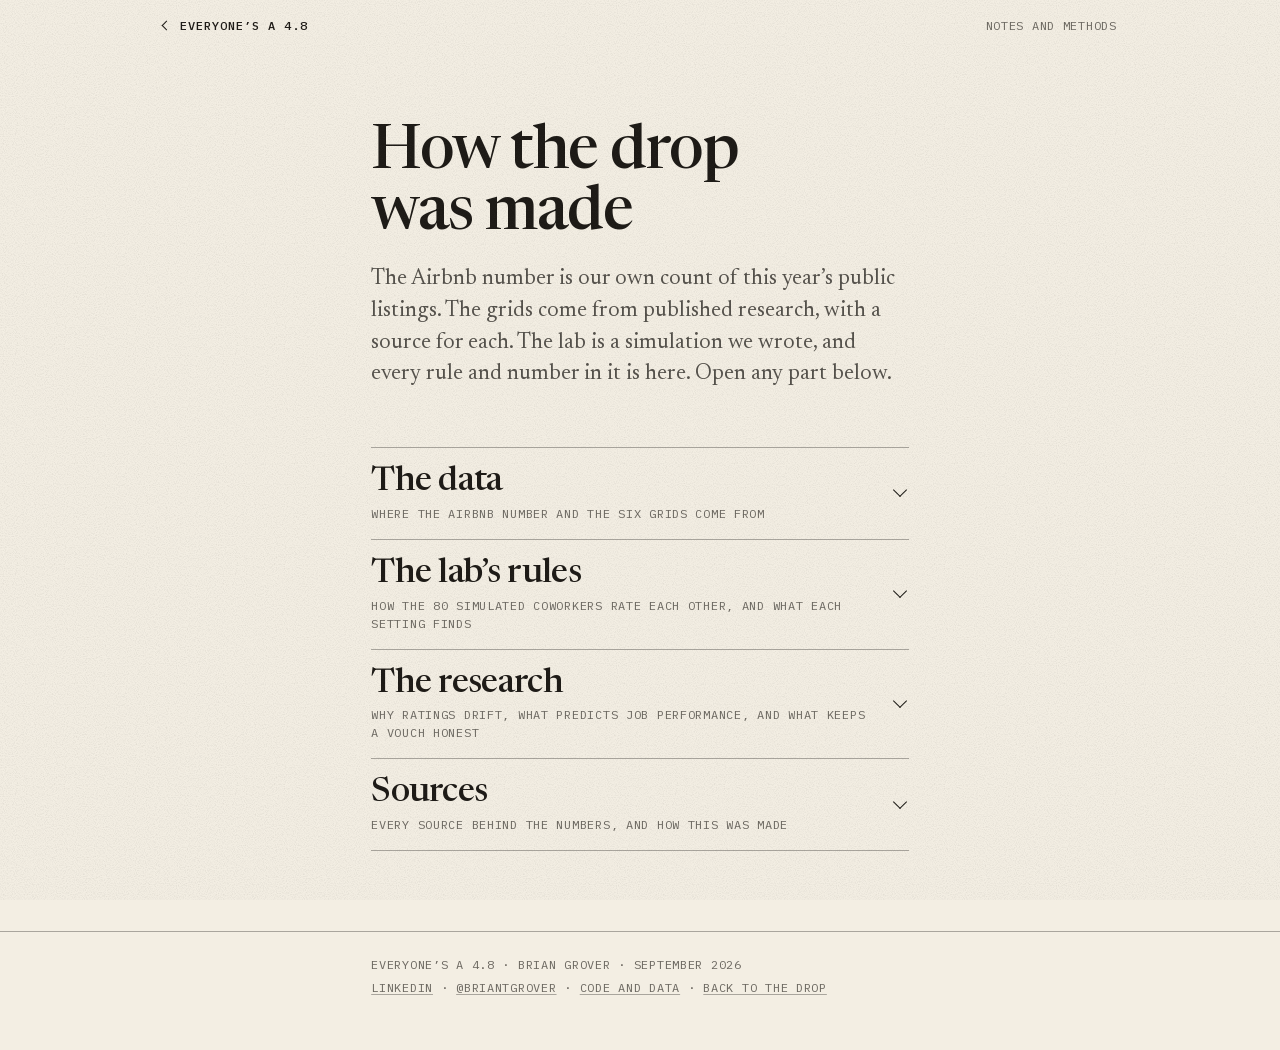
==== methods.html @ 657fed8a "Everyone's a 4.8: why rating people is hard Six scenes on why we rate things harshly and people gene" ====
<!doctype html>
<html lang="en">
<head>
  <meta charset="utf-8">
  <meta name="viewport" content="width=device-width, initial-scale=1">
  <title>Notes and methods · Everyone’s a 4.8</title>
  <meta name="description" content="The notes behind Everyone’s a 4.8: what it means for hiring, why ratings drift, the research, and the source of every number.">
  <link rel="canonical" href="https://briangrover9-hue.github.io/everyones-a-4-8/methods.html">
  <meta name="author" content="Brian Grover">
  <meta name="robots" content="noindex">
  <meta property="og:type" content="article">
  <meta property="og:title" content="Notes and methods · Everyone’s a 4.8">
  <meta property="og:description" content="What it means for hiring, why ratings drift, the research, and the source of every number.">
  <meta property="og:url" content="https://briangrover9-hue.github.io/everyones-a-4-8/methods.html">
  <meta property="og:image" content="https://briangrover9-hue.github.io/everyones-a-4-8/assets/og.png">
  <meta property="og:image:width" content="1200">
  <meta property="og:image:height" content="630">
  <meta property="og:image:alt" content="A large 4.8 with five gold stars, the last one mostly filled, and the title Everyone’s a 4.8.">
  <meta name="twitter:card" content="summary_large_image">
  <meta name="twitter:creator" content="@briantgrover">
  <meta name="theme-color" content="#f3eee3">
  <link rel="icon" href="assets/star.svg" type="image/svg+xml">
  <link rel="apple-touch-icon" href="assets/apple-touch-icon.png">
  <link rel="preload" href="fonts/Newsreader-normal-300-700.woff2" as="font" type="font/woff2" crossorigin>
  <link rel="stylesheet" href="css/style.css?v=9">
  <link rel="stylesheet" href="css/charts.css?v=9">
  <link rel="stylesheet" href="css/methods.css?v=9">
  <script type="module" src="js/charts.js?v=9"></script>
  <script type="module" src="js/methods.js?v=9"></script>
  <link rel="modulepreload" href="js/motion.js">
  <link rel="modulepreload" href="js/stars.js">
  <script>
    // Start the chart data while the page parses; js/charts.js picks it up (see index.html).
    window.chartData = {
      figures: fetch('data/figures.json').then((res) => {
        if (!res.ok) throw new Error(`data/figures.json returned HTTP ${res.status}`);
        return res.json();
      }),
    };
    window.chartData.figures.catch(() => {}); // charts.js reports failures
  </script>
</head>
<body class="page-notes">
  <div class="grain" aria-hidden="true"></div>

  <header class="site-header">
    <div class="bar">
      <a class="site-back label" href="index.html">Everyone’s a&nbsp;4.8</a>
      <p class="label site-where">Notes and methods</p>
    </div>
  </header>

  <main id="main">
    <section class="notes-hero wrap" id="methods" aria-labelledby="title">
      <h1 id="title">How the drop was made</h1>
      <p class="notes-lede">The Airbnb number is our own count of this year’s public listings. The grids come from published research, with a source for each. The lab is a simulation we wrote, and every rule and number in it is here. Open any part below.</p>
    </section>

    <div class="wrap folds">
      <details class="fold" id="data">
        <summary><span class="fold-title">The data</span><span class="fold-sum label">Where the Airbnb number and the six grids come from</span></summary>
        <div class="fold-body">
  <h3 id="m-airbnb">The Airbnb numbers</h3>
          <p><a href="https://insideairbnb.com/">Inside Airbnb</a> publishes snapshots of public Airbnb listings under a <a href="https://creativecommons.org/licenses/by/4.0/">Creative Commons Attribution 4.0</a> license. We used the detailed listings files for <a href="https://data.insideairbnb.com/united-states/ca/san-francisco/2026-06-14/data/listings.csv.gz">San Francisco</a> and <a href="https://data.insideairbnb.com/united-states/ny/new-york-city/2026-06-14/data/listings.csv.gz">New York City</a>, both compiled on 14 June 2026, and kept listings with a guest rating and at least 10 reviews: 3,592 in San Francisco and 12,102 in New York. The rating is the overall score Airbnb shows on each listing. Their median is 4.84 and their mean 4.79, which gives the title its number. On the page, “typical” means that median: half of the listings are rated 4.84 or higher. Of these 15,694 listings, 92.3 percent sit at 4.5 or above, 60.6 percent at 4.8 or above, and 0.3 percent below 4.0, which the page rounds to fewer than 1 in 100. In San Francisco, anything under 4.7 lands in the bottom 15 percent.</p>
          <p>Counting every rated listing (27,448), the median is 4.88 and 62.8 percent sit at 4.8 or above. We use the 10-review cut because a single five-star review can give a new listing a perfect score. Inside Airbnb no longer serves its older snapshots, so we make no claim about how these ratings changed over time. The script that computes every Airbnb number here is <a href="https://github.com/briangrover9-hue/everyones-a-4-8/blob/main/research/airbnb_measure.py">research/airbnb_measure.py</a>.</p>

  <h3 id="m-drift">The drift grids</h3>
          <div class="table-scroll">
            <table>
              <thead><tr><th scope="col">System</th><th scope="col">Top of the scale</th><th scope="col">Share</th><th scope="col">Source</th></tr></thead>
              <tbody>
                <tr><td>US college grades</td><td>Letter grades that are A’s</td><td>15% in 1960, 43% by the late 2000s</td><td><a href="https://www.gradeinflation.com/tcr2012grading.pdf">Rojstaczer and Healy (2012)</a></td></tr>
                <tr><td>Harvard College</td><td>Grades that are A’s</td><td>24% in 2005, 60.2% in 2025</td><td><a href="https://oue.fas.harvard.edu/faculty-resources/report-on-grading/">Harvard Office of Undergraduate Education (2025)</a></td></tr>
                <tr><td>An online labor market</td><td>Workers rated 5 stars</td><td>33%, then 85% six years later</td><td><a href="https://www.nber.org/system/files/working_papers/w25857/w25857.pdf">Filippas, Horton and Golden (2022)</a></td></tr>
                <tr><td>eBay sellers, 2011 to 2014</td><td>Feedback that is positive</td><td>99.3% for the average seller; median 100%</td><td><a href="https://www.nber.org/system/files/working_papers/w20830/w20830.pdf">Nosko and Tadelis (2015)</a></td></tr>
                <tr><td>Airbnb, 2015</td><td>Listings rated 4.5 or higher</td><td>94%</td><td><a href="https://internet.psych.wisc.edu/wp-content/uploads/532-Master/532-UnitPages/Unit-10/Zervas_2015.pdf">Zervas, Proserpio and Byers</a></td></tr>
                <tr><td>TripAdvisor hotels, 2015</td><td>Hotels rated 4.5 or higher</td><td>26%</td><td>Same</td></tr>
                <tr><td>LinkedIn endorsements</td><td>There is no negative endorsement</td><td>100%; a billion given in under six months</td><td><a href="https://web.archive.org/web/20120926031752/http://blog.linkedin.com:80/2012/09/24/introducing-endorsements-give-kudos-with-just-one-click/">LinkedIn’s 2012 launch post</a></td></tr>
                <tr><td>GitHub stars</td><td>There is no negative star</td><td>100%; 6.0 million suspected fakes, July 2019 to December 2024</td><td><a href="https://cmustrudel.github.io/papers/icse2026fakestars.pdf">He et al. (ICSE 2026)</a></td></tr>
              </tbody>
            </table>
          </div>
          <p>The page draws four of these, Harvard, eBay, LinkedIn and GitHub; the rest are here for the record. LinkedIn reported in <a href="https://web.archive.org/web/20130308140056/http://blog.linkedin.com:80/2013/03/06/1-billion-endorsements-given-on-linkedin-infographic/">March 2013</a> that a billion endorsements had been given, less than six months after launch. Grids round to the nearest whole star. The labor-market paper reports the rise in five-star ratings over six years without naming the years; its average rating runs from 3.74 in early 2007 to 4.85 in May 2016. On GitHub, researchers also found that 16.66 percent of repositories that gained at least 50 stars in July 2024 had run a fake-star campaign. TripAdvisor’s 26 percent is the “about 1 in 4” on the page; Zervas and colleagues note TripAdvisor does not let hotels rate guests back and suggest people rate “other individuals differently or more tactfully, than they rate firms.”</p>
        </div>
      </details>
      <details class="fold" id="lab">
        <summary><span class="fold-title">The lab’s rules</span><span class="fold-sum label">How the 80 simulated coworkers rate each other, and what each setting finds</span></summary>
        <div class="fold-body">
  <h3 id="m-lab">How the lab works</h3>
          <p>The lab is a simulation, written for this page, of how scores evolve under simple rules. It does not use real people or real data. Its code is in <a href="https://github.com/briangrover9-hue/everyones-a-4-8/blob/main/js/lab-model.js">js/lab-model.js</a>.</p>
          <div id="lab-rules">
            <ul>
              <li><strong>People.</strong> 80 coworkers in ten teams of eight. Each has a hidden skill drawn from a bell curve and a visibility (how much of a presence they have) that is only loosely related to skill, a correlation of 0.2. Each person also picks two people at random on other teams as people they have worked with, rarely the same one twice, and those links go both ways.</li>
              <li><strong>Rounds.</strong> Each of 30 rounds, every person gives three one-tap vouches, or one written vouch, or one vouch tied to a piece of work. Each vouch is as likely to go to someone they worked with as to whoever the feed shows them. No one vouches for the same person twice in a round, and everyone gives a round’s vouches before anyone sees them.</li>
              <li><strong>Judgment.</strong> Coworkers judge your skill with some noise. People who never worked with you judge you 35 percent on skill and 65 percent on visibility, with more noise. Writing a vouch cuts either kind of noise by a fifth. A vouch tied to work is judged from the work, which shows skill with less noise, even to strangers.</li>
              <li><strong>Stars.</strong> Raters judge people partly against the current average rating and add a little on top, because a below-average rating feels like a penalty; with no fixed standard, that extra compounds every round. Against the fixed standard, an average person earns 3.2 stars, plus one star for each standard deviation of skill the rater sees. A one-tap rating is judged entirely against the average, a written vouch 30 percent against the fixed standard and a vouch tied to work 75 percent, the slider under “A vouch is.” Ratings round to whole stars from 1 to 5. Twelve percent of one-tap ratings and four percent of written ones are reflexive fives. A score is the average of the last 12 vouches a person received.</li>
              <li><strong>A named yes.</strong> There is no way to say no, only silence. A giver says yes when someone seems at least average (one tap) or at least half a standard deviation above it (written or tied to work), and a quarter of one-tap judgments, and 3 percent of written ones, are a yes given without judging. A person’s standing is the number of yeses they have received, weighted as the rules on how they know you and on the feed describe.</li>
              <li><strong>Visible or blind.</strong> A visible star rating is pulled 40 percent toward what the other person last gave the rater, and shades up more (0.12 stars) than a blind one (0.05). A visible yes makes a yes back easier: when the other person last said yes to the giver, the giver’s bar drops by half a standard deviation.</li>
              <li><strong>How they know you.</strong> When a vouch says how the giver knows you, a vouch from someone who never worked with you counts a quarter as much.</li>
              <li><strong>Feed.</strong> A feed ranked by count shows people more often the more vouches they have. A feed ranked by who vouched weights each vouch by the giver’s track record, meaning how the people they vouched for (with a yes, or four or five stars) have turned out, which the model reveals a little each round with noise; that weighting sets the scores too, and a record built on few vouches counts for less. The track record is our stand-in for how a vetted vouch would be weighed. In either ranked feed, a person’s place in it sways how others judge them, by the same amount for every kind of vouch. A plain feed ranks no one.</li>
              <li><strong>Measures.</strong> “At 4.8 or above” counts people whose score is at least 4.8. “Top 10 by score” counts how many of the 10 highest scores or standings belong to the 10 most skilled people; chance alone gives about one. Ties are broken at random, once per run, and people with no vouches rank last. The lab shows one simulated company, world 374, picked from 600. Its first run keeps every result the text describes (the worst setting finds about half, tying ratings to work finds the most of any single switch, and on the yes scale a track record beats a raw count), and each of the seven sets of rules in scene 5 finds within one of its average there. On its first run the worst setting finds 5 of the 10 most skilled and tying ratings to work finds 7; the table below gives the averages, which are what scene 5’s bars show.</li>
              <li><strong>The chart.</strong> On the stars scale the dots sit by score, from 1 to 5. On the yes scale they sit by standing, on an axis that ends at a round number at or above the 95th percentile of standings, so the few people far ahead wait at its end, marked “+”, instead of squeezing everyone else toward 0. Weighted yeses compound, so their axis is spaced by square root: its evenly spaced ticks read 0, 1, 4, 9 and 16 sixteenths of the end. People with no vouches, or no yes, sit in their own lane at the left.</li>
            </ul>
          </div>
          <div class="table-scroll">
          <table class="lab-results">
            <caption>What each setting finds, averaged over a dozen simulated companies</caption>
            <thead><tr><th scope="col">Setting</th><th scope="col">Of the 10 most skilled, how many the top 10 finds</th><th scope="col">Average score, round 1 to 30, or share of yeses</th><th scope="col">People with no vouch or no yes</th></tr></thead>
            <tbody>
              <tr><th scope="row">Worst: stars, one tap, seen right away, not said, feed by count</th><td>4.50</td><td>3.5 to 4.4</td><td>0</td></tr>
              <tr><th scope="row">Tied to work, the rest as worst</th><td>6.08</td><td>3.2 to 3.3</td><td>0</td></tr>
              <tr><th scope="row">Written, the rest as worst</th><td>4.75</td><td>3.3 to 3.7</td><td>0</td></tr>
              <tr><th scope="row">After both write, the rest as worst</th><td>4.83</td><td>3.4 to 4.2</td><td>0</td></tr>
              <tr><th scope="row">Says how they know you, the rest as worst</th><td>4.75</td><td>3.5 to 4.5</td><td>0</td></tr>
              <tr><th scope="row">Feed ranks nothing, the rest as worst</th><td>5.25</td><td>3.5 to 4.4</td><td>0</td></tr>
              <tr><th scope="row">Feed ranks by who vouched, the rest as worst</th><td>4.67</td><td>3.5 to 4.4</td><td>0</td></tr>
              <tr><th scope="row">Tied to work, after both write, said, feed ranks nothing</th><td>8.42</td><td>3.2 to 3.2</td><td>0</td></tr>
              <tr><th scope="row">Real work + vetted vouches: tied to work, after both write, said, feed by who vouched</th><td>8.33</td><td>3.2 to 3.3</td><td>0</td></tr>
              <tr><th scope="row">LinkedIn-style endorsements: named yes, one tap, right away, not said, feed by count</th><td>2.42</td><td>78% yes</td><td>0</td></tr>
              <tr><th scope="row">Named yes: written, right away, said, feed by who vouched</th><td>5.92</td><td>64% yes</td><td>20.2</td></tr>
              <tr><th scope="row">Named yes, feed by count</th><td>3.75</td><td>64% yes</td><td>21.4</td></tr>
              <tr><th scope="row">Named yes, feed ranks nothing</th><td>6.17</td><td>37% yes</td><td>5.1</td></tr>
              <tr><th scope="row">Named yes, tied to work</th><td>6.67</td><td>69% yes</td><td>32.4</td></tr>
              <tr><th scope="row">Named yes, tied to work, feed ranks nothing</th><td>6.25</td><td>37% yes</td><td>13.8</td></tr>
              <tr><th scope="row">Picking 10 people at random</th><td>1.25</td><td></td><td></td></tr>
            </tbody>
          </table>
          </div>
          <p>Tying ratings to work is our most generous setting. We assume a vouch that points at work has no reflexive fives or yeses, reads skill with less noise, is judged on the work even by strangers, and is held to a fixed standard. That standard is what keeps the scores from drifting: with the other switches at their worst, setting it to 0 lets the average climb 0.75 over the run, against 0.96 for one-tap stars. If strangers judged a piece of work entirely by how well known its maker is, tying ratings to work would find 4.25, below the worst setting’s 4.50. On the yes scale, tied-to-work yeses leave more people with none, because none of them is reflexive. Having no yes there can mean nobody looked, so it is not a judgment about the person.</p>
          <p>The rules follow the research under “Why this happens” and “The research,” but every number in them is our assumption, including the ones that make tying vouches to work look strong. Change them under “Try other rules” and the sizes of the effects change with them. What held across the settings we tried is the direction: scores judged only against each other drift up, scores anchored to the work do not, and on the yes scale, weighting who said yes beats counting yeses. Push the assumptions to their extremes and some effects reverse.</p>

          <p>One question stays open: how much does pointing at real work help real vouches? Our lab says a lot, but only because of rules we chose. Real vouches and real outcomes would settle it.</p>
        </div>
      </details>
      <details class="fold" id="research">
        <summary><span class="fold-title">The research</span><span class="fold-sum label">Why ratings drift, what predicts job performance, and what keeps a vouch honest</span></summary>
        <div class="fold-body">
          <h3 id="why">Why this happens</h3>
          <p>No one has to lie. Four small, ordinary habits all push the same way.</p>
          <ol class="forces" role="list">
            <li>
              <h3><span class="force-n">1.</span> Giving is free</h3>
              <p>A one-click endorsement costs nothing, so little stops anyone from giving one. Scarce signals work better. At two dating events, people got a few free “roses” to attach to date requests. A request with a rose was accepted about a fifth more often.</p>
            </li>
            <li>
              <h3><span class="force-n">2.</span> The other person sees what you said</h3>
              <p>If they can rate you back, a low score invites a low score in return. When Airbnb hid each review until both sides had written one, the link between guest and host ratings fell by about half.</p>
            </li>
            <li>
              <h3><span class="force-n">3.</span> Honesty costs you</h3>
              <p>A bad rating can cost someone income, so people hold back. On one big freelance site, 28.4 percent of employers who privately said they would never rehire a worker still gave that worker four stars or more in public.</p>
            </li>
            <li>
              <h3><span class="force-n">4.</span> Unhappy people go quiet</h3>
              <p>Happy customers leave feedback. Mildly unhappy ones mostly say nothing. On eBay, fewer than 1 in 100 comments was negative. One estimate says about 1 in 5 buyers was unhappy.</p>
            </li>
          </ol>
          <p>Then the feed makes it worse. On one news site, a single random up-vote made the next reader 32 percent more likely to up-vote too. Praise keeps flowing to whoever already has it.</p>
          <p>Hotels are the exception. On TripAdvisor, only about 1 in 4 hotels is rated 4.5 or higher. The researchers suggest people rate a business more harshly than a person.</p>

          <h3 id="h-why-now">When writing got cheap, reputation got expensive</h3>
          <p>ChatGPT arrived in November 2022, and soon anyone could write a polished job proposal. Economists compared job posts on Freelancer.com from before ChatGPT with posts from 2024.</p>
          <figure class="figure" id="fig-why-now" aria-labelledby="why-now-title" aria-describedby="why-now-cap">
            <p class="fig-title" id="why-now-title">What an employer would pay for one step more of each</p>
            <div id="why-now-root" class="chart" data-chart="why-now">
              <table class="fallback">
                <caption class="visually-hidden">What an employer would pay, before ChatGPT and in 2024</caption>
                <thead><tr><th scope="col">For one standard deviation more of</th><th scope="col">Before ChatGPT</th><th scope="col">2024</th></tr></thead>
                <tbody>
                  <tr><th scope="row">A proposal tailored to the job</th><td>$25.67</td><td>$14.85</td></tr>
                  <tr><th scope="row">A higher reputation score on the site</th><td>$27.96</td><td>$46.24</td></tr>
                </tbody>
              </table>
            </div>
            <figcaption id="why-now-cap">How many more dollars an employer would pay for one step up in each, one standard deviation, on job posts from before ChatGPT and from 2024.<span class="src">Galdin and Silbert (2025), <a href="https://arxiv.org/abs/2511.08785">Making Talk Cheap</a>, Table 2, applications the employer looked at. The authors stress the fall in the first row; the rise in the second is our reading of their table.</span></figcaption>
          </figure>
          <p>Employers would pay 42 percent less for a well-tailored proposal. What they would pay for a higher reputation score rose by about two thirds. We read that as employers leaning on a worker’s record once the writing tells them less.</p>
          <p>Both sides use AI more each year. In a 2025 survey, 29.3 percent of job seekers had used it on a resume or cover letter. In <a href="https://www.shrm.org/topics-tools/research/2025-talent-trends/ai-in-hr">SHRM’s 2025 survey</a>, 43 percent of organizations used AI for HR tasks.</p>

          <h3 id="h-predicts">Watching someone work beats counting their years</h3>
          <p>Work samples, where a candidate does a piece of the real job, predict performance better than years of experience. A 2022 re-analysis lowered their score, but years of experience ended lower still.</p>
          <figure class="figure" id="fig-validity" aria-labelledby="validity-title" aria-describedby="validity-cap">
            <p class="fig-title" id="validity-title">How well each method predicts job performance</p>
            <div id="validity-root" class="chart" data-chart="validity">
              <table class="fallback">
                <caption class="visually-hidden">Validity of hiring methods, 1998 and 2022 estimates</caption>
                <thead><tr><th scope="col">Method</th><th scope="col">1998</th><th scope="col">2022</th></tr></thead>
                <tbody>
                  <tr><th scope="row">Structured interviews</th><td>.51</td><td>.42</td></tr>
                  <tr><th scope="row">Job knowledge tests</th><td>.48</td><td>.40</td></tr>
                  <tr><th scope="row">Biodata questionnaires</th><td>.35</td><td>.38</td></tr>
                  <tr><th scope="row">Work samples</th><td>.54</td><td>.33</td></tr>
                  <tr><th scope="row">Cognitive ability tests</th><td>.51</td><td>.31</td></tr>
                  <tr><th scope="row">Integrity tests</th><td>.41</td><td>.31</td></tr>
                  <tr><th scope="row">Unstructured interviews</th><td>.38</td><td>.19</td></tr>
                  <tr><th scope="row">Conscientiousness</th><td>.31</td><td>.19</td></tr>
                  <tr><th scope="row">Years of experience</th><td>.18</td><td>.07</td></tr>
                  <tr><th scope="row">Peer ratings</th><td>.49</td><td>not re-estimated</td></tr>
                  <tr><th scope="row">Reference checks</th><td>.26</td><td>not re-estimated</td></tr>
                  <tr><th scope="row">Years of education</th><td>.10</td><td>not re-estimated</td></tr>
                </tbody>
              </table>
            </div>
            <figcaption id="validity-cap">Each number is the correlation between a method’s score and later job performance, corrected for imperfect measures of performance and, where the authors judged it sound, for studying only people who were hired. Zero means the method ranks people no better than chance. The gold star marks work samples.<span class="src"><a href="https://doi.org/10.1037/0033-2909.124.2.262">Schmidt and Hunter (1998)</a>, Table 1; <a href="https://doi.org/10.1037/apl0000994">Sackett, Zhang, Berry and Lievens (2022)</a>, Table 3.</span></figcaption>
          </figure>

          <h3 id="h-holds">What keeps a vouch honest</h3>
          <p>The research points to four rules.</p>
          <ol class="rules" role="list">
            <li>
              <h4>A vouch stays hidden until both people have written theirs</h4>
              <div class="reveal" id="reveal">
                <div class="cards">
                  <div class="card">
                    <div class="card-inner">
                      <div class="card-face card-front">
                        <span class="who">Dana, about Omar</span>
                        <span class="sealed">Written. Hidden until Omar writes his.</span>
                      </div>
                      <div class="card-face card-back">
                        <span class="who">Dana, about Omar</span>
                        <blockquote>Omar rebuilt our billing retries in three weeks. Failed charges dropped, and I stopped getting paged on weekends.</blockquote>
                      </div>
                    </div>
                  </div>
                  <div class="card">
                    <div class="card-inner">
                      <div class="card-face card-front">
                        <span class="who">Omar, about Dana</span>
                        <span class="sealed">Written. Hidden until Dana writes hers.</span>
                      </div>
                      <div class="card-face card-back">
                        <span class="who">Omar, about Dana</span>
                        <blockquote>Dana ran the launch checklist and caught the tax bug two days before we shipped. I’d want her on the next launch.</blockquote>
                      </div>
                    </div>
                  </div>
                </div>
                <div class="reveal-controls">
                  <button class="btn" type="button" id="reveal-btn" aria-controls="reveal">Both are in. Reveal them.</button>
                  <span class="meta" id="reveal-note">An example. Neither person could read the other’s before writing.</span>
                </div>
              </div>
              <p>Neither card can be written to match the other, so there’s nothing to trade. On Airbnb, blind reviews cut the link between the two sides’ ratings by about half.</p>
            </li>
            <li>
              <h4>It names something specific the person did</h4>
              <p>A specific claim ties praise to the work itself, and a piece of real work can be checked.</p>
            </li>
            <li>
              <h4>It says how you know them</h4>
              <p>Expedia only lets guests who booked a stay review a hotel. TripAdvisor lets anyone. Comparing the same hotels, economists found more signs of fake reviews on TripAdvisor, most of all where a hotel had a reason to fake them. LinkedIn began highlighting endorsements from colleagues in 2016.</p>
            </li>
            <li>
              <h4>It costs the giver something</h4>
              <p>Scarce signals keep their meaning, as the roses suggest. The simplest cost is your name.</p>
            </li>
          </ol>
          <p>One more finding applies to networks that rank people. A feed that ranks by raw count hands the gains to whoever is already ahead. In the lab, ranking by the track record of who said yes finds more of the best people than ranking by count.</p>
        </div>
      </details>
      <details class="fold" id="sources">
        <summary><span class="fold-title">Sources</span><span class="fold-sum label">Every source behind the numbers, and how this was made</span></summary>
        <div class="fold-body">
  <h3 id="m-why">Why this happens, the sources</h3>
          <ul>
            <li>Roses: <a href="https://web.stanford.edu/~niederle/Lee.Niederle.Rose.ExpEcon.2015.pdf">Lee and Niederle (2015)</a>, two dating events with 613 participants, each given two or eight roses that were free to send but limited in number. “About a fifth more often” is their estimate of 3.3 percentage points, a 20 percent increase, holding the sender’s and recipient’s desirability fixed. Job-market signals, which are scarce the same way: <a href="https://web.stanford.edu/~niederle/JobMarket.JEP2010..pdf">Coles et al. (2010)</a>, Table 3, where a candidate’s signal of interest came with a 6.8 point higher chance of an interview, an association in their data.</li>
            <li>eBay retaliation: <a href="https://ben.orsee.org/papers/engineering_trust.pdf">Bolton, Greiner and Ockenfels (2013)</a>, on sellers answering negative feedback in kind, and a laboratory version of eBay’s system in which blind feedback cut the correlation between the two sides’ ratings from 0.68 to 0.41 (Table 4). Airbnb’s simultaneous reveal: <a href="https://andreyfradkin.com/assets/reviews_paper.pdf">Fradkin, Grewal and Holtz (2021)</a>, the introduction and Section 7: the correlation between guest and host ratings fell by 48 percent, the “about half” on the page, while the average guest rating moved only 0.25 percent.</li>
            <li>Public and private feedback: Filippas, Horton and Golden (2022), read in the NBER working paper version; the platform is not named in the paper. In its surveys, “some employers report they fear retaliation, while others claim to not want to harm the rated individual.”</li>
            <li>Restaurants and people: Yelp’s <a href="https://s24.q4cdn.com/521204325/files/doc_downloads/esg/2024/Trust-Safety-Report-2023-V3.pdf">2023 Trust &amp; Safety Report</a> gives the star ratings users submitted in 2023, from US data: 19 percent were one star, the “1 in 5” on the page, and the average was about 3.8. Yelp is an interested party, so we use only its own published counts. The freelance figure on the page comes from <a href="https://www.nber.org/papers/w25857">Filippas, Horton and Golden</a>, read in the NBER working paper version: 28.4 percent of employers who privately said they would definitely not hire the same worker again publicly gave 4 or more stars out of 5, and more than 80 percent of public ratings fell between 4.75 and 5.</li>
            <li id="m-food">Food on store shelves: our own count of public customer reviews posted on Amazon, Walmart, Target and Kroger product pages in 2025, taken from a commercial collection of retailer reviews, so we can’t republish the raw data. Across all products that came to 28.5 million reviews, 8.9 percent of them one star. For food, using the collection’s own category tags, 12.2 percent of 6.1 million reviews were one star. Of the 51,025 food products with at least 10 reviews that year, the median product averaged 4.27, 7.1 percent averaged 4.8 or higher, and 32.8 percent averaged under 4.0, the “a third” on the page. The same cut on the Airbnb listings gives 60.6 percent at 4.8 or higher and 0.3 percent under 4.0. Two differences to keep in mind: the product counts use only reviews posted in 2025, while an Airbnb score covers a listing’s whole history, and a product tagged with more than one top category counts in just one of them.</li>
            <li>Silent buyers: <a href="https://www.cs.princeton.edu/courses/archive/spr08/cos444/papers/dellarocas_wood06.pdf">Dellarocas and Wood (2008)</a>, Tables 2, 5 and 6: 0.55 percent of comments were negative, the “fewer than 1 in 100” on the page, and two versions of their model put dissatisfied buyers at 18.5 and 21 percent, the “about 1 in 5.” Counting every sale, including the ones with no feedback, the average seller’s positive share falls from 99.3 percent to 64 percent: Nosko and Tadelis (2015).</li>
            <li>Feeds: <a href="https://snap.stanford.edu/class/cs224w-readings/muchnik13bias.pdf">Muchnik, Aral and Taylor (2013)</a>, where one random up-vote made the next viewer 32 percent more likely to up-vote and those comments ended 25 percent higher; <a href="https://www.princeton.edu/~mjs3/salganik_dodds_watts06_full.pdf">Salganik, Dodds and Watts (2006)</a>, where showing download counts to 14,341 people made the hits bigger and harder to predict; and <a href="https://doi.org/10.1126/science.159.3810.56">Merton (1968)</a> on the Matthew effect.</li>
            <li>Verified reviews: <a href="https://www.nber.org/system/files/working_papers/w18340/w18340.pdf">Mayzlin, Dover and Chevalier (2014)</a>. Colleague endorsements: LinkedIn’s <a href="https://www.linkedin.com/blog/member/product/rethinking-endorsements-linkedin-features">2016 update</a>.</li>
          </ul>

  <h3 id="m-why-now">Why now</h3>
          <p><a href="https://arxiv.org/abs/2511.08785">Galdin and Silbert (2025)</a> use Freelancer.com job posts from January 2021 to July 2024. Their Table 2 compares posts from before ChatGPT’s release on November 30, 2022 with posts from March 26, 2024 on, by which time the site had its own AI writing tool (from April 2023). It turns how much employers favor each part of an application into dollars: how much higher a bid an employer would accept for one step up, one standard deviation, in that part. We quote the columns limited to applications the employer looked at. The reputation score is the site’s own ranking of workers, built mostly from their record there; employers see the ranking and many of its inputs, but not the score itself. Employers would pay $14.85 more for a proposal one standard deviation better tailored after ChatGPT, against $25.67 before, which is 42 percent less, and $46.24 more for a higher reputation score, against $27.96, which is about two thirds more. The job seeker figures come from <a href="https://www.ihire.com/resourcecenter/employer/pages/the-state-of-online-recruiting-2025">iHire’s State of Online Recruiting 2025</a>, a survey by a job site of 1,421 job seekers, where 29.3 percent had used AI on a resume or cover letter, up from 17.3 percent a year earlier, and the HR figures from <a href="https://www.shrm.org/topics-tools/research/2025-talent-trends/ai-in-hr">SHRM’s 2025 Talent Trends</a>, a February 2025 survey of 2,040 HR professionals about their organizations: 43 percent of organizations used AI for HR tasks, up from 26 percent in 2024.</p>

  <h3 id="m-predicts">Job performance</h3>
          <p>The chart’s numbers are .54 to .33 for work samples and .18 to .07 for years of experience, among others. They are correlations between each method’s score and later job performance, after statistical corrections. <a href="https://doi.org/10.1037/0033-2909.124.2.262">Schmidt and Hunter (1998)</a> corrected for imperfect measures of performance and for the fact that studies only see people who were hired, a narrower group than everyone who applied. <a href="https://doi.org/10.1037/apl0000994">Sackett and colleagues (2022)</a> list the new values in their Table 3 and explain each larger change in their text. That second correction had often been made too large, which is the main reason cognitive ability tests, both kinds of interview and job knowledge tests fell. Work samples, integrity tests, conscientiousness and years of experience fell because newer meta-analyses, which pool the results of many earlier studies, found lower values. The 1998 work-sample figure came from a 1974 review written before such pooling was done, and the new experience figure looks at experience before hiring instead of time in the current job. Five of the 1998 values, including work samples, reference checks and peer ratings, never got that second correction, and eight could not be re-estimated in 2022, including reference checks, peer ratings (coworkers rating each other, at .49) and years of education. In a <a href="https://doi.org/10.1017/iop.2023.24">2023 follow-up</a> the same authors lowered cognitive ability again, to .23, using an unpublished analysis, and their method is disputed: see <a href="https://doi.org/10.1037/apl0001078">Oh, Le and Roth (2023)</a> and the reply that followed. One more caution: in the 2022 table, Black candidates’ average work-sample scores sit about two thirds of a standard deviation below white candidates’, one of the larger gaps among the methods listed, so how work samples are designed and scored matters.</p>

  <h3 id="m-made">How this was made</h3>
          <p>We built this with Claude Code, Anthropic’s coding agent, over two days in September 2026. Agents traced each number to its primary source. The page is plain HTML, CSS and JavaScript, with no framework, cookies or tracking. Every source we checked, including the ones we cut, is listed in <a href="https://github.com/briangrover9-hue/everyones-a-4-8/blob/main/research/sources.md">the sources ledger</a>.</p>

  <h3 id="m-credits">Credits</h3>
          <p>Airbnb data from Inside Airbnb, used under CC BY 4.0. Type is Newsreader by Production Type and IBM Plex Mono by IBM, both under the SIL Open Font License.</p>
        </div>
      </details>
    </div>
  </main>

  <footer class="site-footer">
    <div class="wrap">
      <p class="label">Everyone’s a 4.8 · Brian Grover · September 2026</p>
      <p class="label"><a href="https://www.linkedin.com/in/briantgrover">LinkedIn</a> <span aria-hidden="true">·</span> <a href="https://x.com/briantgrover">@briantgrover</a> <span aria-hidden="true">·</span> <a href="https://github.com/briangrover9-hue/everyones-a-4-8">Code and data</a> <span aria-hidden="true">·</span> <a href="index.html">Back to the drop</a></p>
    </div>
  </footer>
</body>
</html>
---- css/style.css ----
/* Everyone's a 4.8: the shared base for both pages.

   Color: paper, ink and gold, and nothing else. Ink shows hierarchy by its strength: full for
   headlines and big numbers, 74% for body text and 64% for labels. Labels would read lighter at
   45%, but that is 2.8:1 on the paper, under the 4.5:1 small text needs; 64% holds 4.7:1 even
   on the grain's darkest speck. Gold is only ever a star.
   Type: the serif, large, for headlines and big numbers only; the mono, small and uppercase,
   for labels and counters; body text in the serif at reading size, short.
   Motion: one easing for everything. Anything that moves takes 500ms, hover and press changes
   200ms, text fades 600ms. js/motion.js gives scripts the same curve. */

@font-face {
  font-family: "Newsreader";
  src: url("../fonts/Newsreader-normal-300-700.woff2") format("woff2");
  font-style: normal;
  font-weight: 300 700;
  font-display: swap;
}
@font-face {
  font-family: "Newsreader";
  src: url("../fonts/Newsreader-italic-300-700.woff2") format("woff2");
  font-style: italic;
  font-weight: 300 700;
  font-display: swap;
}
@font-face {
  font-family: "IBM Plex Mono";
  src: url("../fonts/IBMPlexMono-normal-400.woff2") format("woff2");
  font-weight: 400;
  font-display: swap;
}
@font-face {
  font-family: "IBM Plex Mono";
  src: url("../fonts/IBMPlexMono-normal-500.woff2") format("woff2");
  font-weight: 500;
  font-display: swap;
}
/* Until Newsreader loads, the page uses Georgia resized to Newsreader's widths and given
   Newsreader's ascent (0.735) and descent (0.265), so lines break in nearly the same
   places when the font swaps in. Newsreader is narrower than Georgia at text sizes and
   wider at display sizes, so each weight range gets its own size. */
@font-face {
  font-family: "Newsreader Fallback";
  src: local("Georgia");
  font-weight: 300 450;
  size-adjust: 91.8%;
  ascent-override: 80.1%;
  descent-override: 28.9%;
  line-gap-override: 0%;
}
@font-face {
  font-family: "Newsreader Fallback";
  src: local("Georgia");
  font-weight: 451 550;
  size-adjust: 101%;
  ascent-override: 72.8%;
  descent-override: 26.2%;
  line-gap-override: 0%;
}
@font-face {
  font-family: "Newsreader Fallback";
  src: local("Georgia Bold"), local("Georgia-Bold");
  font-weight: 551 700;
  size-adjust: 83%;
  ascent-override: 88.6%;
  descent-override: 31.9%;
  line-gap-override: 0%;
}

:root {
  --paper: #f3eee3;
  --ink-rgb: 29 26 22;
  --ink: rgb(var(--ink-rgb));
  --ink-body: rgb(var(--ink-rgb) / 0.74);
  --ink-label: rgb(var(--ink-rgb) / 0.64);
  /* Lines and fills, all ink: hairlines, stronger rules and a faint wash for bands. */
  --ink-rule: rgb(var(--ink-rgb) / 0.16);
  --ink-rule-strong: rgb(var(--ink-rgb) / 0.34);
  --ink-wash: rgb(var(--ink-rgb) / 0.06);
  --ink-star: rgb(var(--ink-rgb) / 0.1); /* an empty star */
  --gold: #dca320;
  --gold-edge: #936f1c; /* gold darkened with ink (62 to 38), the star's outline */
  --gold-light: rgb(220 163 32 / 0.42); /* gold at 42% on the paper */
  --serif: "Newsreader", "Newsreader Fallback", "Iowan Old Style", "Palatino Linotype", Georgia, serif;
  --mono: "IBM Plex Mono", ui-monospace, "SF Mono", Menlo, Consolas, monospace;
  --ease: cubic-bezier(0.16, 1, 0.3, 1);
  --move: 500ms;
  --press: 200ms;
  --fade: 600ms;
  --gutter: 20px;
  color-scheme: light;
}
@media (min-width: 720px) {
  :root {
    --gutter: 32px;
  }
}
@media (min-width: 1200px) {
  :root {
    --gutter: clamp(40px, 4vw, 64px);
  }
}

*,
*::before,
*::after {
  box-sizing: border-box;
}

html {
  -webkit-text-size-adjust: 100%;
  text-size-adjust: 100%;
}

body {
  margin: 0;
  background: var(--paper);
  color: var(--ink);
  font-family: var(--serif);
  font-size: 1.0625rem;
  line-height: 1.5;
  font-optical-sizing: auto;
  font-kerning: normal;
  text-rendering: optimizeLegibility;
}

img,
svg {
  display: block;
  max-width: 100%;
}

p {
  margin: 0;
}
p,
li,
figcaption {
  text-wrap: pretty;
}
strong {
  font-weight: 600;
}

a {
  color: inherit;
  text-decoration-line: underline;
  text-decoration-thickness: 1px;
  text-underline-offset: 0.18em;
  text-decoration-color: var(--ink-rule-strong);
  transition: text-decoration-color var(--press) var(--ease);
}
/* Hover only where a pointer can hover; on touch screens a tap would leave it stuck on. */
@media (hover: hover) and (pointer: fine) {
  a:hover {
    text-decoration-color: currentColor;
  }
}

:focus-visible {
  outline: 2px solid var(--ink);
  outline-offset: 3px;
}

.visually-hidden {
  position: absolute !important;
  width: 1px;
  height: 1px;
  margin: -1px;
  padding: 0;
  overflow: hidden;
  clip: rect(0 0 0 0);
  white-space: nowrap;
  border: 0;
}

/* The mono role: labels and counters, small and uppercase, at label strength. */
.label {
  font-family: var(--mono);
  font-size: 0.75rem;
  font-weight: 400;
  line-height: 1.5;
  letter-spacing: 0.06em;
  text-transform: uppercase;
  color: var(--ink-label);
}
.label a {
  color: inherit;
}

/* Stars, used everywhere. */
.star-fill {
  fill: var(--gold);
}
.star-empty {
  fill: var(--ink-star);
}
.star-edge {
  fill: none;
  stroke: var(--gold-edge);
  stroke-width: 1;
  stroke-linejoin: round;
}

/* Buttons: labels you can press, in the mono role. */
.btn {
  appearance: none;
  display: inline-flex;
  align-items: center;
  justify-content: center;
  gap: 8px;
  min-height: 44px;
  padding: 10px 18px;
  font-family: var(--mono);
  font-size: 0.75rem;
  font-weight: 500;
  line-height: 1.2;
  letter-spacing: 0.08em;
  text-transform: uppercase;
  color: var(--paper);
  background: var(--ink);
  border: 1px solid var(--ink);
  border-radius: 0;
  cursor: pointer;
  touch-action: manipulation;
  transition:
    transform var(--press) var(--ease),
    background-color var(--press) var(--ease),
    border-color var(--press) var(--ease);
}
.btn:not([disabled]):active {
  transform: scale(0.97);
}
@media (hover: hover) and (pointer: fine) {
  .btn:hover {
    background: rgb(var(--ink-rgb) / 0.84);
  }
}
.btn[disabled] {
  opacity: 0.45;
  cursor: default;
}
.btn-quiet {
  color: var(--ink);
  background: transparent;
  border-color: var(--ink-rule-strong);
}
@media (hover: hover) and (pointer: fine) {
  .btn-quiet:hover {
    background: var(--ink-wash);
    border-color: var(--ink);
  }
}
/* A button that reads like a link inside a label line. */
.text-button {
  appearance: none;
  margin: 0;
  padding: 0;
  border: 0;
  background: none;
  font: inherit;
  letter-spacing: inherit;
  text-transform: inherit;
  color: inherit;
  text-decoration-line: underline;
  text-decoration-thickness: 1px;
  text-underline-offset: 0.18em;
  text-decoration-color: var(--ink-rule-strong);
  cursor: pointer;
  touch-action: manipulation;
  transition: text-decoration-color var(--press) var(--ease);
}
@media (hover: hover) and (pointer: fine) {
  .text-button:hover {
    text-decoration-color: currentColor;
  }
}
/* A text button that is also a label keeps the label's mono voice. */
.text-button.label {
  font-family: var(--mono);
  font-size: 0.75rem;
  letter-spacing: 0.06em;
  text-transform: uppercase;
}

/* A line whose words change by crossfading in place (js/motion.js setLine). */
.line {
  display: grid;
}
.line > .line-copy {
  grid-area: 1 / 1;
  opacity: 0;
  transition: opacity var(--press) var(--ease);
}
/* The old words leave first, then the new ones fade in, so two lines never show at once. */
.line > .line-copy.is-shown {
  opacity: 1;
  transition: opacity var(--fade) var(--ease) 180ms;
}

/* The paper's grain: a speckle of ink over everything, its darkest specks at about 5%, that
   shifts a few times a second. It is one small tile, redrawn in place, so it costs no large
   layer. */
.grain {
  position: fixed;
  inset: 0;
  z-index: 100;
  pointer-events: none;
  background-image: url("data:image/svg+xml,%3Csvg xmlns='http://www.w3.org/2000/svg' width='220' height='220'%3E%3Cfilter id='g'%3E%3CfeTurbulence type='fractalNoise' baseFrequency='.9' numOctaves='2' seed='7' stitchTiles='stitch'/%3E%3CfeColorMatrix values='0 0 0 0 .114 0 0 0 0 .102 0 0 0 0 .086 1 0 0 0 0'/%3E%3CfeComponentTransfer%3E%3CfeFuncA type='table' tableValues='0 0 0 .02 .06 .1 .14'/%3E%3C/feComponentTransfer%3E%3C/filter%3E%3Crect width='220' height='220' filter='url(%23g)'/%3E%3C/svg%3E");
  background-size: 220px 220px;
  animation: grain 1.1s steps(1, end) infinite;
}
html.is-tuning .grain {
  animation-play-state: paused;
}
@keyframes grain {
  0%,
  100% {
    background-position: 0 0;
  }
  20% {
    background-position: -63px 41px;
  }
  40% {
    background-position: 37px -89px;
  }
  60% {
    background-position: -91px -23px;
  }
  80% {
    background-position: 71px 83px;
  }
}

/* Readers who ask for more contrast get firmer lines and labels. */
@media (prefers-contrast: more) {
  :root {
    --ink-rule: rgb(var(--ink-rgb) / 0.5);
    --ink-rule-strong: rgb(var(--ink-rgb) / 0.7);
    --ink-label: rgb(var(--ink-rgb) / 0.8);
    --ink-body: rgb(var(--ink-rgb) / 0.86);
  }
  .grain {
    display: none;
  }
}
@media (forced-colors: active) {
  .grain {
    display: none;
  }
}

/* Reduced motion: nothing moves. Fades stay, because they still show that something changed,
   and the grain holds still. */
@media (prefers-reduced-motion: reduce) {
  .grain {
    animation: none;
  }
  .btn,
  .btn:not([disabled]):active {
    transform: none;
  }
}
---- css/methods.css ----
/* The notes page: what the drop means for hiring, why ratings drift, the research and the
   methods, as one plain page to read down. The same paper, ink and gold as the drop, the same
   two type roles and the same motion. */

:root {
  --measure: 40rem;
  --header-h: 3rem;
}

html {
  scroll-padding-top: calc(var(--header-h) + 16px);
}
.page-notes {
  font-size: 1.0625rem;
  line-height: 1.6;
}
@media (min-width: 720px) {
  .page-notes {
    font-size: 1.1875rem;
  }
}
.page-notes main p,
.page-notes main li {
  color: var(--ink-body);
}

.wrap {
  max-width: var(--measure);
  margin-inline: auto;
  padding-inline: var(--gutter);
}

/* The header: back to the drop, and where you are. */
.site-header {
  position: sticky;
  top: 0;
  z-index: 10;
  height: var(--header-h);
  background: var(--paper);
  border-bottom: 1px solid transparent;
  transition: border-color var(--press) var(--ease);
}
.site-header.is-scrolled {
  border-bottom-color: var(--ink-rule);
}
.site-header .bar {
  display: flex;
  align-items: center;
  justify-content: space-between;
  gap: 16px;
  height: 100%;
  max-width: 66rem;
  margin-inline: auto;
  padding-inline: var(--gutter);
}
.site-back {
  display: inline-flex;
  align-items: center;
  min-height: 44px;
  color: var(--ink);
  font-weight: 500;
  letter-spacing: 0.08em;
  text-decoration: none;
}
.site-back::before {
  content: "";
  width: 7px;
  height: 7px;
  margin-right: 10px;
  border-left: 1.5px solid currentColor;
  border-bottom: 1.5px solid currentColor;
  transform: rotate(45deg);
}
.site-where {
  margin: 0;
}

/* The serif role, large: headlines. */
.notes-hero {
  padding-block: 48px 24px;
}
.notes-hero h1 {
  margin: 0 0 18px;
  font-size: clamp(2.25rem, 1.4rem + 3.4vw, 3.75rem);
  font-weight: 500;
  line-height: 1.02;
  letter-spacing: -0.025em;
  font-variation-settings: "opsz" 72;
  text-wrap: balance;
  color: var(--ink);
}
.notes-lede {
  margin: 0 0 24px;
  font-size: 1.15em;
  line-height: 1.45;
}
/* Four parts, closed until a reader opens one. Each header says in one line what is inside. */
.folds {
  padding-bottom: 24px;
}
.fold {
  border-top: 1px solid var(--ink-rule-strong);
}
.fold:last-child {
  border-bottom: 1px solid var(--ink-rule-strong);
}
.fold > summary {
  display: grid;
  grid-template-columns: minmax(0, 1fr) auto;
  align-items: center;
  column-gap: 16px;
  row-gap: 4px;
  min-height: 72px;
  padding: 16px 0;
  cursor: pointer;
  list-style: none;
}
.fold > summary::-webkit-details-marker {
  display: none;
}
.fold > summary::after {
  content: "";
  grid-column: 2;
  grid-row: 1 / span 2;
  width: 10px;
  height: 10px;
  margin-right: 4px;
  border-right: 1.5px solid var(--ink);
  border-bottom: 1.5px solid var(--ink);
  transform: translateY(-3px) rotate(45deg);
  transition: transform var(--press) var(--ease);
}
.fold[open] > summary::after {
  transform: translateY(2px) rotate(-135deg);
}
.fold-title {
  font-size: clamp(1.5rem, 1.1rem + 1.6vw, 2.125rem);
  font-weight: 500;
  line-height: 1.08;
  letter-spacing: -0.02em;
  font-variation-settings: "opsz" 60;
  color: var(--ink);
}
.fold-sum {
  grid-column: 1;
}
@media (hover: hover) and (pointer: fine) {
  .fold > summary:hover .fold-title {
    text-decoration: underline;
    text-decoration-thickness: 1px;
    text-underline-offset: 0.14em;
    text-decoration-color: var(--ink-rule-strong);
  }
}
.fold-body {
  padding: 4px 0 36px;
}
.fold-body > h3:first-child {
  margin-top: 0.5em;
}
.fold-body h3 {
  margin: 2em 0 0.5em;
  font-size: 1.3rem;
  font-weight: 600;
  line-height: 1.2;
  letter-spacing: -0.01em;
  color: var(--ink);
}
.fold-body h4 {
  margin: 0 0 0.5em;
  font-size: 1.15rem;
  font-weight: 600;
  line-height: 1.25;
  letter-spacing: -0.01em;
  color: var(--ink);
}
.fold-body p {
  margin: 0 0 1em;
}
/* The lab's rules and the sources read denser, like methods. */
#lab .fold-body,
#sources .fold-body,
#data .fold-body {
  font-size: 0.9375em;
  line-height: 1.55;
}

.notes-section {
  padding-block: 40px 16px;
}
.notes-section > .wrap > h2,
.notes-section h2 {
  margin: 0 0 22px;
  padding-top: 16px;
  border-top: 1px solid var(--ink-rule-strong);
  font-size: clamp(1.75rem, 1.2rem + 2vw, 2.5rem);
  font-weight: 500;
  line-height: 1.08;
  letter-spacing: -0.02em;
  font-variation-settings: "opsz" 60;
  text-wrap: balance;
  color: var(--ink);
}
.notes-section h3 {
  margin: 2em 0 0.5em;
  font-size: 1.3rem;
  font-weight: 600;
  line-height: 1.2;
  letter-spacing: -0.01em;
  color: var(--ink);
}
.notes-section h4 {
  margin: 0 0 0.5em;
  font-size: 1.15rem;
  font-weight: 600;
  line-height: 1.25;
  letter-spacing: -0.01em;
  color: var(--ink);
}
.notes-section p {
  margin: 0 0 1em;
}

/* The four forces */
.forces,
.rules {
  list-style: none;
  margin: 0;
  padding: 0;
}
.forces > li,
.rules > li {
  padding: 18px 0 6px;
  border-top: 1px solid var(--ink-rule);
}
.forces > li > h3 {
  margin-top: 0;
}
.forces .force-n {
  font-family: var(--mono);
  font-size: 0.8em;
  font-weight: 500;
  color: var(--ink-label);
}

/* Figures */
.figure {
  margin: 32px 0 40px;
}
.fig-title {
  margin: 0 0 12px;
  font-weight: 600;
  line-height: 1.3;
  text-wrap: balance;
  color: var(--ink) !important;
}
.figure figcaption {
  margin-top: 12px;
  font-size: 0.9375rem;
  line-height: 1.45;
  color: var(--ink-body);
}
.src,
.meta {
  font-family: var(--mono);
  font-size: 0.75rem;
  line-height: 1.5;
  letter-spacing: 0.04em;
  color: var(--ink-label);
}
.figure .src {
  display: block;
  margin-top: 6px;
}
.fallback {
  font-size: 0.9375rem;
}
/* Before its script draws a chart, hold the room the chart will take, so the text below does
   not jump when it appears. Each value is the drawn chart's measured height. */
@media (scripting: enabled) {
  #fig-why-now {
    container-type: inline-size;
  }
  #why-now-root {
    min-height: 227px;
  }
  @container (min-width: 480px) {
    #why-now-root {
      min-height: 235px;
    }
  }
  #validity-root {
    min-height: 698px;
  }
  @media (min-width: 720px) {
    #validity-root {
      min-height: 504px;
    }
  }
}

/* Two hidden vouch cards that flip together */
.reveal {
  margin: 20px 0 28px;
}
.cards {
  display: grid;
  grid-template-columns: 1fr;
  gap: 12px;
}
@media (min-width: 560px) {
  .cards {
    grid-template-columns: 1fr 1fr;
  }
}
.card {
  perspective: 900px;
  min-height: 11.75rem;
}
.card-inner {
  position: relative;
  display: grid;
  width: 100%;
  height: 100%;
  min-height: 11.75rem;
  transform-style: preserve-3d;
  transition: transform var(--move) var(--ease);
}
.reveal.is-open .card-inner {
  transform: rotateY(180deg);
}
.card-face {
  grid-area: 1 / 1;
  display: flex;
  flex-direction: column;
  gap: 10px;
  padding: 16px;
  border: 1px solid var(--ink-rule-strong);
  background: var(--paper);
  backface-visibility: hidden;
  -webkit-backface-visibility: hidden;
}
.card-front {
  justify-content: space-between;
  background: repeating-linear-gradient(-45deg, var(--paper) 0 10px, rgb(var(--ink-rgb) / 0.07) 10px 11px);
}
.card-back {
  transform: rotateY(180deg);
}
.card-face .who {
  font-family: var(--mono);
  font-size: 0.75rem;
  letter-spacing: 0.04em;
  text-transform: uppercase;
  color: var(--ink-label);
}
.card-face .sealed {
  font-size: 1.05rem;
  color: var(--ink-body);
}
.card-face blockquote {
  margin: 0;
  font-size: 1.02rem;
  line-height: 1.45;
  color: var(--ink);
}
.reveal-controls {
  display: flex;
  flex-wrap: wrap;
  align-items: center;
  gap: 10px 16px;
  margin-top: 14px;
}

/* Methods: smaller, denser type */
.fold-body table {
  width: 100%;
  border-collapse: collapse;
  font-size: 0.875rem;
  margin: 12px 0 20px;
}
.fold-body th,
.fold-body td {
  text-align: left;
  vertical-align: top;
  padding: 7px 8px 7px 0;
  border-bottom: 1px solid var(--ink-rule);
  color: var(--ink-body);
}
.fold-body th {
  font-family: var(--mono);
  font-size: 0.6875rem;
  font-weight: 500;
  letter-spacing: 0.05em;
  text-transform: uppercase;
  color: var(--ink-label);
}
/* The lab's results table names each setting in its first column, in the body face. */
.fold-body tbody th {
  font-family: var(--serif);
  font-size: 0.875rem;
  font-weight: 400;
  letter-spacing: 0;
  text-transform: none;
  color: var(--ink);
}
.fold-body caption {
  padding-bottom: 6px;
  text-align: left;
  font-family: var(--mono);
  font-size: 0.6875rem;
  letter-spacing: 0.05em;
  text-transform: uppercase;
  color: var(--ink-label);
}
.table-scroll {
  overflow-x: auto;
  overscroll-behavior-x: contain;
  -webkit-overflow-scrolling: touch;
}
@media (max-width: 479.98px) {
  .fold-body td {
    -webkit-hyphens: auto;
    hyphens: auto;
  }
  .table-scroll {
    margin-inline: calc(-1 * var(--gutter));
    padding-inline: var(--gutter);
  }
}
/* Touch: a table cell holds at most one link, so the whole cell is that link's hit area. */
.table-scroll td {
  position: relative;
}
.table-scroll td a::after {
  content: "";
  position: absolute;
  inset: 0;
}
.fold-body ul {
  padding-left: 1.2em;
}
.fold-body li {
  margin-bottom: 0.5em;
}
.fold-body li strong {
  color: var(--ink);
}

.site-footer {
  margin-top: 56px;
  padding-block: 24px 48px;
  border-top: 1px solid var(--ink-rule-strong);
}
.site-footer p {
  margin: 0 0 0.4em;
}
.site-footer a {
  display: inline-block;
  padding-block: 12px;
  margin-block: -12px;
}

@media (min-width: 720px) {
  :root {
    --header-h: 3.25rem;
  }
  .notes-hero {
    padding-block: 72px 32px;
  }
  .notes-section {
    padding-block: 56px 24px;
  }
}

/* Reduced motion: the cards' answers fade in over the sealed faces instead of turning. */
@media (prefers-reduced-motion: reduce) {
  html {
    scroll-behavior: auto;
  }
  .card-inner,
  .reveal.is-open .card-inner {
    transform: none;
    transform-style: flat;
    transition: none;
  }
  .card-back {
    transform: none;
    opacity: 0;
    visibility: hidden;
    transition:
      opacity var(--fade) var(--ease),
      visibility 0s linear var(--fade);
  }
  .reveal.is-open .card-back {
    opacity: 1;
    visibility: visible;
    transition-delay: 0s;
  }
}
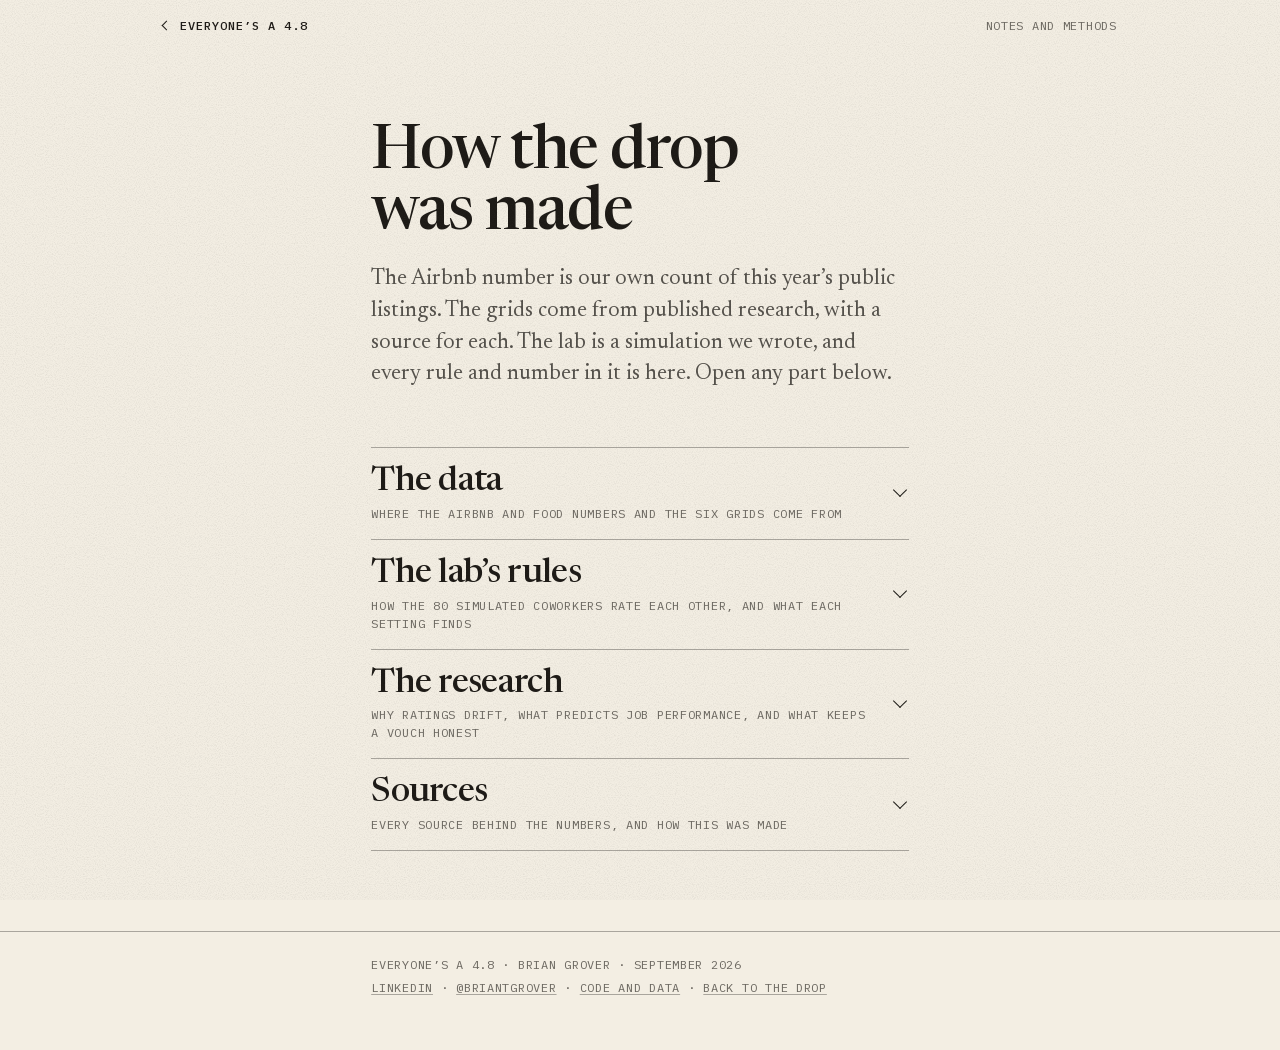
==== commit 31cb81b8: "Rebuild as a plain-language essay: people rated generously, things honestly Open on the Airbnb searc" ====
--- a/methods.html
+++ b/methods.html
@@ -58,7 +58,7 @@
 
     <div class="wrap folds">
       <details class="fold" id="data">
-        <summary><span class="fold-title">The data</span><span class="fold-sum label">Where the Airbnb number and the six grids come from</span></summary>
+        <summary><span class="fold-title">The data</span><span class="fold-sum label">Where the Airbnb and food numbers and the six grids come from</span></summary>
         <div class="fold-body">
   <h3 id="m-airbnb">The Airbnb numbers</h3>
           <p><a href="https://insideairbnb.com/">Inside Airbnb</a> publishes snapshots of public Airbnb listings under a <a href="https://creativecommons.org/licenses/by/4.0/">Creative Commons Attribution 4.0</a> license. We used the detailed listings files for <a href="https://data.insideairbnb.com/united-states/ca/san-francisco/2026-06-14/data/listings.csv.gz">San Francisco</a> and <a href="https://data.insideairbnb.com/united-states/ny/new-york-city/2026-06-14/data/listings.csv.gz">New York City</a>, both compiled on 14 June 2026, and kept listings with a guest rating and at least 10 reviews: 3,592 in San Francisco and 12,102 in New York. The rating is the overall score Airbnb shows on each listing. Their median is 4.84 and their mean 4.79, which gives the title its number. On the page, “typical” means that median: half of the listings are rated 4.84 or higher. Of these 15,694 listings, 92.3 percent sit at 4.5 or above, 60.6 percent at 4.8 or above, and 0.3 percent below 4.0, which the page rounds to fewer than 1 in 100. In San Francisco, anything under 4.7 lands in the bottom 15 percent.</p>
@@ -75,12 +75,15 @@
                 <tr><td>eBay sellers, 2011 to 2014</td><td>Feedback that is positive</td><td>99.3% for the average seller; median 100%</td><td><a href="https://www.nber.org/system/files/working_papers/w20830/w20830.pdf">Nosko and Tadelis (2015)</a></td></tr>
                 <tr><td>Airbnb, 2015</td><td>Listings rated 4.5 or higher</td><td>94%</td><td><a href="https://internet.psych.wisc.edu/wp-content/uploads/532-Master/532-UnitPages/Unit-10/Zervas_2015.pdf">Zervas, Proserpio and Byers</a></td></tr>
                 <tr><td>TripAdvisor hotels, 2015</td><td>Hotels rated 4.5 or higher</td><td>26%</td><td>Same</td></tr>
+                <tr><td>Airbnb, San Francisco and New York, 2026</td><td>Listings with 10+ reviews rated 4.5 or higher</td><td>92.3%</td><td><a href="#m-airbnb">Our count of Inside Airbnb’s listings</a></td></tr>
+                <tr><td>Packaged food, 2025</td><td>Products with 10+ reviews averaging 4.5 or higher</td><td>33.1%</td><td><a href="#m-food">Our count of 2025 store reviews</a></td></tr>
+                <tr><td>Beauty products, 2025</td><td>Products with 10+ reviews averaging 4.5 or higher</td><td>27.4%</td><td><a href="#m-food">Same</a></td></tr>
                 <tr><td>LinkedIn endorsements</td><td>There is no negative endorsement</td><td>100%; a billion given in under six months</td><td><a href="https://web.archive.org/web/20120926031752/http://blog.linkedin.com:80/2012/09/24/introducing-endorsements-give-kudos-with-just-one-click/">LinkedIn’s 2012 launch post</a></td></tr>
                 <tr><td>GitHub stars</td><td>There is no negative star</td><td>100%; 6.0 million suspected fakes, July 2019 to December 2024</td><td><a href="https://cmustrudel.github.io/papers/icse2026fakestars.pdf">He et al. (ICSE 2026)</a></td></tr>
               </tbody>
             </table>
           </div>
-          <p>The page draws four of these, Harvard, eBay, LinkedIn and GitHub; the rest are here for the record. LinkedIn reported in <a href="https://web.archive.org/web/20130308140056/http://blog.linkedin.com:80/2013/03/06/1-billion-endorsements-given-on-linkedin-infographic/">March 2013</a> that a billion endorsements had been given, less than six months after launch. Grids round to the nearest whole star. The labor-market paper reports the rise in five-star ratings over six years without naming the years; its average rating runs from 3.74 in early 2007 to 4.85 in May 2016. On GitHub, researchers also found that 16.66 percent of repositories that gained at least 50 stars in July 2024 had run a fake-star campaign. TripAdvisor’s 26 percent is the “about 1 in 4” on the page; Zervas and colleagues note TripAdvisor does not let hotels rate guests back and suggest people rate “other individuals differently or more tactfully, than they rate firms.”</p>
+          <p>The page draws six of these in two rows. Rating people: Harvard, eBay and Airbnb in 2026. Rating things: TripAdvisor hotels, packaged food and beauty products. Hotels are from 2015, the most recent like-for-like count we found; the same study put Airbnb at 94 percent then. The rest are here for the record. LinkedIn reported in <a href="https://web.archive.org/web/20130308140056/http://blog.linkedin.com:80/2013/03/06/1-billion-endorsements-given-on-linkedin-infographic/">March 2013</a> that a billion endorsements had been given, less than six months after launch. Grids round to the nearest whole star. The labor-market paper reports the rise in five-star ratings over six years without naming the years; its average rating runs from 3.74 in early 2007 to 4.85 in May 2016. On GitHub, researchers also found that 16.66 percent of repositories that gained at least 50 stars in July 2024 had run a fake-star campaign. Zervas and colleagues note TripAdvisor does not let hotels rate guests back and suggest people rate “other individuals differently or more tactfully, than they rate firms.”</p>
         </div>
       </details>
       <details class="fold" id="lab">
@@ -97,7 +100,7 @@
               <li><strong>A named yes.</strong> There is no way to say no, only silence. A giver says yes when someone seems at least average (one tap) or at least half a standard deviation above it (written or tied to work), and a quarter of one-tap judgments, and 3 percent of written ones, are a yes given without judging. A person’s standing is the number of yeses they have received, weighted as the rules on how they know you and on the feed describe.</li>
               <li><strong>Visible or blind.</strong> A visible star rating is pulled 40 percent toward what the other person last gave the rater, and shades up more (0.12 stars) than a blind one (0.05). A visible yes makes a yes back easier: when the other person last said yes to the giver, the giver’s bar drops by half a standard deviation.</li>
               <li><strong>How they know you.</strong> When a vouch says how the giver knows you, a vouch from someone who never worked with you counts a quarter as much.</li>
-              <li><strong>Feed.</strong> A feed ranked by count shows people more often the more vouches they have. A feed ranked by who vouched weights each vouch by the giver’s track record, meaning how the people they vouched for (with a yes, or four or five stars) have turned out, which the model reveals a little each round with noise; that weighting sets the scores too, and a record built on few vouches counts for less. The track record is our stand-in for how a vetted vouch would be weighed. In either ranked feed, a person’s place in it sways how others judge them, by the same amount for every kind of vouch. A plain feed ranks no one.</li>
+              <li><strong>Feed.</strong> A feed ranked by count shows people more often the more vouches they have. A feed ranked by who vouched weights each vouch by the giver’s track record, meaning how the people they vouched for (with a yes, or four or five stars) have turned out, which the model reveals a little each round with noise; that weighting sets the scores too, and a record built on few vouches counts for less. The track record is our stand-in for how a trusted reference would be weighed. In either ranked feed, a person’s place in it sways how others judge them, by the same amount for every kind of vouch. A plain feed ranks no one.</li>
               <li><strong>Measures.</strong> “At 4.8 or above” counts people whose score is at least 4.8. “Top 10 by score” counts how many of the 10 highest scores or standings belong to the 10 most skilled people; chance alone gives about one. Ties are broken at random, once per run, and people with no vouches rank last. The lab shows one simulated company, world 374, picked from 600. Its first run keeps every result the text describes (the worst setting finds about half, tying ratings to work finds the most of any single switch, and on the yes scale a track record beats a raw count), and each of the seven sets of rules in scene 5 finds within one of its average there. On its first run the worst setting finds 5 of the 10 most skilled and tying ratings to work finds 7; the table below gives the averages, which are what scene 5’s bars show.</li>
               <li><strong>The chart.</strong> On the stars scale the dots sit by score, from 1 to 5. On the yes scale they sit by standing, on an axis that ends at a round number at or above the 95th percentile of standings, so the few people far ahead wait at its end, marked “+”, instead of squeezing everyone else toward 0. Weighted yeses compound, so their axis is spaced by square root: its evenly spaced ticks read 0, 1, 4, 9 and 16 sixteenths of the end. People with no vouches, or no yes, sit in their own lane at the left.</li>
             </ul>
@@ -115,7 +118,7 @@
               <tr><th scope="row">Feed ranks nothing, the rest as worst</th><td>5.25</td><td>3.5 to 4.4</td><td>0</td></tr>
               <tr><th scope="row">Feed ranks by who vouched, the rest as worst</th><td>4.67</td><td>3.5 to 4.4</td><td>0</td></tr>
               <tr><th scope="row">Tied to work, after both write, said, feed ranks nothing</th><td>8.42</td><td>3.2 to 3.2</td><td>0</td></tr>
-              <tr><th scope="row">Real work + vetted vouches: tied to work, after both write, said, feed by who vouched</th><td>8.33</td><td>3.2 to 3.3</td><td>0</td></tr>
+              <tr><th scope="row">Real work + trusted references: tied to work, after both write, said, feed by who vouched</th><td>8.33</td><td>3.2 to 3.3</td><td>0</td></tr>
               <tr><th scope="row">LinkedIn-style endorsements: named yes, one tap, right away, not said, feed by count</th><td>2.42</td><td>78% yes</td><td>0</td></tr>
               <tr><th scope="row">Named yes: written, right away, said, feed by who vouched</th><td>5.92</td><td>64% yes</td><td>20.2</td></tr>
               <tr><th scope="row">Named yes, feed by count</th><td>3.75</td><td>64% yes</td><td>21.4</td></tr>
@@ -268,7 +271,8 @@
             <li>eBay retaliation: <a href="https://ben.orsee.org/papers/engineering_trust.pdf">Bolton, Greiner and Ockenfels (2013)</a>, on sellers answering negative feedback in kind, and a laboratory version of eBay’s system in which blind feedback cut the correlation between the two sides’ ratings from 0.68 to 0.41 (Table 4). Airbnb’s simultaneous reveal: <a href="https://andreyfradkin.com/assets/reviews_paper.pdf">Fradkin, Grewal and Holtz (2021)</a>, the introduction and Section 7: the correlation between guest and host ratings fell by 48 percent, the “about half” on the page, while the average guest rating moved only 0.25 percent.</li>
             <li>Public and private feedback: Filippas, Horton and Golden (2022), read in the NBER working paper version; the platform is not named in the paper. In its surveys, “some employers report they fear retaliation, while others claim to not want to harm the rated individual.”</li>
             <li>Restaurants and people: Yelp’s <a href="https://s24.q4cdn.com/521204325/files/doc_downloads/esg/2024/Trust-Safety-Report-2023-V3.pdf">2023 Trust &amp; Safety Report</a> gives the star ratings users submitted in 2023, from US data: 19 percent were one star, the “1 in 5” on the page, and the average was about 3.8. Yelp is an interested party, so we use only its own published counts. The freelance figure on the page comes from <a href="https://www.nber.org/papers/w25857">Filippas, Horton and Golden</a>, read in the NBER working paper version: 28.4 percent of employers who privately said they would definitely not hire the same worker again publicly gave 4 or more stars out of 5, and more than 80 percent of public ratings fell between 4.75 and 5.</li>
-            <li id="m-food">Food on store shelves: our own count of public customer reviews posted on Amazon, Walmart, Target and Kroger product pages in 2025, taken from a commercial collection of retailer reviews, so we can’t republish the raw data. Across all products that came to 28.5 million reviews, 8.9 percent of them one star. For food, using the collection’s own category tags, 12.2 percent of 6.1 million reviews were one star. Of the 51,025 food products with at least 10 reviews that year, the median product averaged 4.27, 7.1 percent averaged 4.8 or higher, and 32.8 percent averaged under 4.0, the “a third” on the page. The same cut on the Airbnb listings gives 60.6 percent at 4.8 or higher and 0.3 percent under 4.0. Two differences to keep in mind: the product counts use only reviews posted in 2025, while an Airbnb score covers a listing’s whole history, and a product tagged with more than one top category counts in just one of them.</li>
+            <li id="m-food">Food and beauty on store shelves: our own count of public customer reviews posted on Amazon, Walmart, Target and Kroger product pages in 2025, taken from a commercial collection of retailer reviews, so we can’t republish the raw data. Across all products that came to 28.5 million reviews, 8.9 percent of them one star. A product counts as food if the collection tags it food, even when it carries another tag too, and the same for beauty. Food drew 8.1 million reviews, 10.9 percent of them one star. Of the 61,889 food products with at least 10 reviews that year, the median product averaged 4.29, 33.1 percent averaged 4.5 or higher, 7.4 percent averaged 4.8 or higher, the “7 in 100” on the page, and 30.2 percent averaged under 4.0. Of 34,550 beauty products, 27.4 percent averaged 4.5 or higher. Each share compares a product’s star total with the threshold times its review count, so no rounding moves a product across a line. The gold line on screen 2 is the food products’ histogram in the same 0.05-wide bands as the Airbnb bars, each band as a share of all food products, on the same scale. Two differences to keep in mind: the product counts use only reviews posted in 2025, while an Airbnb score covers a listing’s whole history, and products are judged by shoppers who chose to write a review, as listings are. The counts are in <a href="https://github.com/briangrover9-hue/everyones-a-4-8/blob/main/data/food.json">data/food.json</a>.</li>
+            <li id="m-airbnb-quote">Why Airbnb ratings skew high: Airbnb’s support account, Airbnb Help, in a post on X on <a href="https://x.com/AirbnbHelp/status/2107232363365503300">5 October 2026</a>: “Ratings on Airbnb skew high partly because we remove listings that fall short of guest expectations.” The same post says Airbnb removes reviews that violate its policies, that hosts can’t delete reviews, and that only guests who booked can leave one. Some users replied that hosts get bad reviews taken down; we found no reporting that confirms it, so the page doesn’t say it.</li>
             <li>Silent buyers: <a href="https://www.cs.princeton.edu/courses/archive/spr08/cos444/papers/dellarocas_wood06.pdf">Dellarocas and Wood (2008)</a>, Tables 2, 5 and 6: 0.55 percent of comments were negative, the “fewer than 1 in 100” on the page, and two versions of their model put dissatisfied buyers at 18.5 and 21 percent, the “about 1 in 5.” Counting every sale, including the ones with no feedback, the average seller’s positive share falls from 99.3 percent to 64 percent: Nosko and Tadelis (2015).</li>
             <li>Feeds: <a href="https://snap.stanford.edu/class/cs224w-readings/muchnik13bias.pdf">Muchnik, Aral and Taylor (2013)</a>, where one random up-vote made the next viewer 32 percent more likely to up-vote and those comments ended 25 percent higher; <a href="https://www.princeton.edu/~mjs3/salganik_dodds_watts06_full.pdf">Salganik, Dodds and Watts (2006)</a>, where showing download counts to 14,341 people made the hits bigger and harder to predict; and <a href="https://doi.org/10.1126/science.159.3810.56">Merton (1968)</a> on the Matthew effect.</li>
             <li>Verified reviews: <a href="https://www.nber.org/system/files/working_papers/w18340/w18340.pdf">Mayzlin, Dover and Chevalier (2014)</a>. Colleague endorsements: LinkedIn’s <a href="https://www.linkedin.com/blog/member/product/rethinking-endorsements-linkedin-features">2016 update</a>.</li>
--- a/css/charts.css
+++ b/css/charts.css
@@ -0,0 +1,600 @@
+/* Charts: the guess and the drift grids on the stage, the paired bars and the dot plot on the
+   methods page. Class prefixes: ch (shared), gs (guess), dr (drift), wn (why now), va (validity).
+   The stage's charts size themselves from their scene's visual area (.scene-visual, a size
+   container), so each one fills the room its scene gives it. */
+
+/* Shared */
+.ch-svg {
+  display: block;
+  max-width: 100%;
+  height: auto;
+}
+.ch-svg text {
+  font-family: var(--mono);
+  font-size: 12px;
+  letter-spacing: 0.04em;
+  fill: var(--ink);
+}
+.ch-axis,
+.ch-tick {
+  stroke: var(--ink-label);
+  stroke-width: 1;
+}
+.ch-svg .ch-tick-label {
+  fill: var(--ink-label);
+}
+.ch-legend {
+  display: flex;
+  flex-wrap: wrap;
+  gap: 4px 22px;
+  margin: 0 0 16px;
+}
+.ch-key {
+  display: inline-flex;
+  align-items: center;
+  gap: 8px;
+}
+/* A chart that has gone out of view empties at once, without its transitions, so it can
+   fill again when the reader comes back. */
+.is-resetting,
+.is-resetting * {
+  transition: none !important;
+}
+.fallback {
+  color: var(--ink-body);
+}
+
+/* ---------- 1. The guess ---------- */
+
+.guess {
+  display: flex;
+  flex-direction: column;
+  gap: 10px;
+  height: 100%;
+  max-height: 660px;
+  margin: 0;
+}
+@media (min-width: 960px) {
+  .guess {
+    margin-block: auto;
+    height: min(100%, 660px);
+    position: relative;
+    top: 50%;
+    translate: 0 -50%;
+  }
+}
+.guess-root {
+  display: flex;
+  flex: 1 1 auto;
+  flex-direction: column;
+  min-height: 0;
+}
+.guess-root [hidden] {
+  display: none !important;
+}
+.gs {
+  display: flex;
+  flex: 1 1 auto;
+  flex-direction: column;
+  min-height: 0;
+}
+/* The plot: the big number up top, and after the reveal, the bars rising from the track. */
+.gs-plot {
+  position: relative;
+  flex: 1 1 auto;
+  min-height: 120px;
+}
+/* The big number sits just over the track, next to the star it follows. */
+.gs-number {
+  position: absolute;
+  bottom: 36px;
+  left: 0;
+  z-index: 1;
+  font-size: clamp(3.25rem, min(23cqw, 26cqh), 10.25rem);
+}
+.gs-number-label {
+  margin: 0 0 0.5rem;
+  font-size: 0.75rem;
+}
+/* The serif role, large: a big number. */
+.gs-num {
+  margin: 0;
+  /* At this line height the digits rise above their box; the padding gives that back, so the
+     label over the number keeps its gap. */
+  padding-top: 0.1em;
+  font-family: var(--serif);
+  font-size: 1em;
+  font-weight: 400;
+  line-height: 0.84;
+  letter-spacing: -0.035em;
+  font-variant-numeric: lining-nums tabular-nums;
+  font-variation-settings: "opsz" 72;
+  color: var(--ink);
+}
+.gs-stars {
+  width: 1.86em;
+  height: auto;
+  margin-top: 0.12em;
+}
+.gs-hist {
+  position: absolute;
+  inset: 0;
+}
+.gs-hist svg {
+  position: absolute;
+  inset: 0;
+  width: 100%;
+  height: 100%;
+  overflow: visible;
+}
+.gs-band {
+  fill: var(--ink-wash);
+}
+.gs-bars {
+  fill: var(--ink);
+  transform-box: view-box;
+  transition: transform var(--move) var(--ease);
+}
+.gs-median {
+  stroke: var(--ink);
+  stroke-width: 1;
+  stroke-dasharray: 2 3;
+}
+.ch-svg .gs-median-label {
+  font-weight: 500;
+}
+.ch-svg .gs-band-label {
+  fill: var(--ink-label);
+}
+.gs-anno {
+  transition: opacity var(--fade) var(--ease) 200ms;
+}
+.is-pending .gs-bars {
+  transform: scaleY(0);
+}
+.is-pending .gs-anno {
+  opacity: 0;
+}
+/* Packaged food on the same scale: a pale gold area under the bars and a gold outline over
+   them, drawn once the bars have risen. */
+.gs-food-area {
+  fill: var(--gold-light);
+  transition: opacity var(--fade) var(--ease) 500ms;
+}
+.gs-food {
+  fill: none;
+  stroke: var(--gold-edge);
+  stroke-width: 1.5;
+  stroke-linejoin: round;
+  stroke-dasharray: 1;
+  stroke-dashoffset: 0;
+  transition: stroke-dashoffset 1100ms var(--ease) 450ms;
+}
+.ch-svg .gs-food-label {
+  fill: var(--gold-edge);
+  font-weight: 500;
+  transition: opacity var(--fade) var(--ease) 1200ms;
+}
+.is-pending .gs-food-area,
+.is-pending .gs-food-label {
+  opacity: 0;
+}
+.is-pending .gs-food {
+  stroke-dashoffset: 1;
+}
+
+/* The slider: its track is the chart's axis, so it tucks up under the bars. */
+.gs-slider {
+  position: relative;
+  z-index: 2;
+  margin-top: -22px;
+  -webkit-user-select: none;
+  user-select: none;
+}
+.gs-range {
+  -webkit-appearance: none;
+  appearance: none;
+  position: relative;
+  z-index: 1;
+  display: block;
+  width: 100%;
+  height: 44px;
+  margin: 0;
+  padding: 0;
+  background: transparent;
+  cursor: pointer;
+  touch-action: none;
+}
+.gs-range:disabled {
+  cursor: default;
+}
+.gs-range::-webkit-slider-runnable-track {
+  height: 2px;
+  background: var(--ink);
+  border: 0;
+}
+.gs-range::-webkit-slider-thumb {
+  -webkit-appearance: none;
+  appearance: none;
+  width: 36px;
+  height: 36px;
+  margin-top: -17px;
+  border: 0;
+  background: transparent center / 100% 100% no-repeat;
+  transition: transform var(--press) var(--ease);
+}
+.gs-range:not(:disabled):active::-webkit-slider-thumb {
+  transform: scale(1.12);
+}
+.gs-range::-moz-range-track {
+  height: 2px;
+  background: var(--ink);
+  border: 0;
+}
+.gs-range::-moz-range-thumb {
+  width: 36px;
+  height: 36px;
+  border: 0;
+  border-radius: 0;
+  background: transparent center / 100% 100% no-repeat;
+  transition: transform var(--press) var(--ease);
+}
+.gs-range:not(:disabled):active::-moz-range-thumb {
+  transform: scale(1.12);
+}
+.gs-range:focus {
+  outline: none;
+}
+.gs-range:focus-visible {
+  outline: 2px solid var(--ink);
+  outline-offset: 2px;
+}
+@supports selector(:has(*)) {
+  .gs-range:focus-visible {
+    outline: none;
+  }
+  .gs-slider:has(.gs-range:focus-visible) {
+    outline: 2px solid var(--ink);
+    outline-offset: 4px;
+  }
+}
+/* Touch screens: only the star takes a touch, so a swipe that starts on the track still moves
+   between scenes, and the star gets a 44px square to grab while it is drawn at 36px. */
+@media (pointer: coarse) {
+  .gs-range {
+    width: calc(100% + 8px);
+    margin: 0 -4px;
+    pointer-events: none;
+  }
+  .gs-range::-webkit-slider-runnable-track {
+    background: linear-gradient(var(--ink), var(--ink)) center / calc(100% - 8px) 100% no-repeat;
+  }
+  .gs-range::-webkit-slider-thumb {
+    box-sizing: border-box;
+    width: 44px;
+    height: 44px;
+    margin-top: -21px;
+    border: 4px solid transparent;
+    background-origin: content-box;
+    background-clip: content-box;
+    pointer-events: auto;
+  }
+  .gs-range::-moz-range-track {
+    background: linear-gradient(var(--ink), var(--ink)) center / calc(100% - 8px) 100% no-repeat;
+  }
+  .gs-range::-moz-range-thumb {
+    box-sizing: border-box;
+    width: 44px;
+    height: 44px;
+    border: 4px solid transparent;
+    background-origin: content-box;
+    background-clip: content-box;
+    pointer-events: auto;
+  }
+}
+/* Tick labels sit under the thumb's center at 1 to 5, inset by half a thumb. */
+.gs-ticks {
+  position: relative;
+  height: 22px;
+  margin: -12px 18px 0;
+  font-family: var(--mono);
+  font-size: 0.75rem;
+  line-height: 1;
+  color: var(--ink-label);
+}
+.gs-ticks span {
+  position: absolute;
+  top: 10px;
+  transform: translateX(-50%);
+}
+.gs-foot {
+  display: flex;
+  flex-wrap: wrap;
+  align-items: center;
+  justify-content: space-between;
+  gap: 8px 16px;
+  margin-top: 8px;
+}
+.gs-hint {
+  flex: 1 1 12rem;
+  min-width: 0;
+}
+.guess-cap {
+  flex: none;
+  margin: 0;
+  max-width: 44rem;
+  font-size: 0.6875rem;
+}
+/* Each source link gets a 32px tall target without moving the line; it reaches up more than
+   down, so it stays clear of the counter below. */
+.guess-cap a {
+  display: inline-block;
+  padding-block: 12px 4px;
+  margin-block: -12px -4px;
+}
+
+/* ---------- 2. The drift ---------- */
+
+.dr-sprite {
+  position: absolute;
+  width: 0;
+  height: 0;
+  overflow: hidden;
+}
+.drift {
+  display: grid;
+  height: 100%;
+  place-items: center;
+}
+/* Four grids, two by two. charts.js sets --dr-n to the biggest size that fits; this first
+   guess holds until it does. */
+.dr-list {
+  --dr-gap: 12px;
+  --dr-n: min(calc((100cqw - 2 * var(--dr-gap)) / 3), calc((100cqh - 250px) / 2.4), 300px);
+  /* A column is never narrower than its labels need, even when the grid in it is small. */
+  --dr-col: max(var(--dr-n), min(10.5rem, calc((100cqw - 2 * var(--dr-gap)) / 3)));
+  display: grid;
+  grid-template-columns: repeat(3, var(--dr-col));
+  justify-content: center;
+  align-content: center;
+  gap: 14px var(--dr-gap);
+  margin: 0;
+  padding: 0;
+  list-style: none;
+}
+/* Each row opens with its heading, rating people then rating things, under a hairline. */
+.dr-group {
+  grid-column: 1 / -1;
+  padding-top: 6px;
+  border-top: 1px solid var(--ink-rule);
+}
+.dr-group:first-child {
+  padding-top: 0;
+  border-top: 0;
+}
+.dr-group p {
+  margin: 0;
+  color: var(--ink);
+}
+.dr-item {
+  display: grid;
+  align-content: start;
+  width: var(--dr-col);
+  min-width: 0;
+}
+.dr-short {
+  display: none;
+}
+@media (max-width: 719.98px) {
+  .dr-list:has(.dr-short) .dr-long,
+  .dr-list:has(.dr-short) .dr-note {
+    display: none;
+  }
+  .dr-short {
+    display: inline;
+  }
+}
+/* The shortest screens keep each grid's number and name, and drop the note under them. */
+@container (max-height: 330px) {
+  .dr-note {
+    display: none;
+  }
+}
+.dr-stars {
+  width: var(--dr-n);
+  height: var(--dr-n);
+}
+.dr-num {
+  margin: 8px 0 2px;
+  font-family: var(--serif);
+  font-size: max(1.375rem, calc(var(--dr-n) * 0.19));
+  font-weight: 400;
+  line-height: 1.02;
+  letter-spacing: -0.02em;
+  font-variant-numeric: lining-nums tabular-nums;
+  font-variation-settings: "opsz" 60;
+  color: var(--ink);
+}
+.dr-name {
+  color: var(--ink);
+}
+.dr-name,
+.dr-note {
+  font-size: 0.6875rem;
+  line-height: 1.45;
+}
+.dr-name a {
+  display: inline-block;
+  padding-block: 12px;
+  margin-block: -12px;
+  color: var(--ink);
+}
+/* Every star gets the gold edge; empty ones are hollow. */
+.dr-stars use {
+  stroke: var(--gold-edge);
+  stroke-width: 1;
+  stroke-linejoin: round;
+  transition: fill var(--move) var(--ease) var(--d, 0ms);
+}
+.dr-s0 {
+  fill: var(--paper);
+}
+.dr-s1 {
+  fill: var(--gold);
+}
+.dr-s2 {
+  fill: var(--gold-light);
+}
+.dr-stars.is-pending .dr-s1,
+.dr-stars.is-pending .dr-s2 {
+  fill: var(--paper);
+}
+.dr-stars.is-settled use {
+  transition: none;
+}
+/* Small grids: a 1px gold edge is most of a tiny star, so an empty one would read as gold. Empty
+   stars get a faint ink edge instead, and gold stays for the stars that count. */
+@media (max-width: 719.98px) {
+  .dr-stars use.dr-s0,
+  .dr-stars.is-pending use.dr-s1,
+  .dr-stars.is-pending use.dr-s2 {
+    stroke: rgb(var(--ink-rgb) / 0.24);
+  }
+}
+@media (min-width: 960px) {
+  .dr-list {
+    --dr-gap: 36px;
+    gap: 28px var(--dr-gap);
+  }
+  .dr-name,
+  .dr-note {
+    font-size: 0.75rem;
+  }
+}
+
+/* ---------- 3. Why now (methods page) ---------- */
+
+.wn-swatch {
+  display: inline-block;
+  flex: none;
+  width: 18px;
+  height: 12px;
+}
+.wn-swatch-before {
+  border: 1.5px solid var(--ink);
+  background: var(--paper);
+}
+.wn-swatch-after {
+  background: var(--ink);
+}
+.ch-svg .wn-label {
+  font-family: var(--serif);
+  font-weight: 500;
+  letter-spacing: 0;
+}
+.ch-svg .wn-note {
+  font-size: 13px;
+  font-weight: 500;
+}
+.ch-svg .wn-value {
+  font-size: 13px;
+  transition: opacity var(--fade) var(--ease) 250ms;
+}
+.wn-before {
+  fill: var(--paper);
+  stroke: var(--ink);
+  stroke-width: 1.5;
+  vector-effect: non-scaling-stroke;
+}
+.wn-after {
+  fill: var(--ink);
+}
+.wn-bar {
+  transform-box: fill-box;
+  transform-origin: 0 50%;
+  transition: transform var(--move) var(--ease);
+}
+.is-pending .wn-bar {
+  transform: scaleX(0);
+}
+.ch-svg.is-pending .wn-value {
+  opacity: 0;
+}
+
+/* ---------- 4. What predicts the job (methods page) ---------- */
+
+.ch-svg .va-label {
+  font-family: var(--serif);
+  font-size: 16px;
+  letter-spacing: 0;
+}
+.ch-svg .va-label.is-strong {
+  font-weight: 600;
+}
+.ch-svg .va-value {
+  fill: var(--ink-body);
+}
+.ch-svg .va-sub {
+  fill: var(--ink-label);
+}
+.va-grid {
+  stroke: var(--ink-rule);
+  stroke-width: 1;
+}
+.va-line {
+  stroke: var(--ink-label);
+  stroke-width: 1.5;
+}
+.va-1998 {
+  fill: var(--paper);
+  stroke: var(--ink);
+  stroke-width: 1.5;
+}
+.va-2022 {
+  fill: var(--ink);
+}
+.va-key {
+  display: block;
+  flex: none;
+}
+
+/* Forced colors repaint backgrounds, which would erase the slider's track; outlines survive. */
+@media (forced-colors: active) {
+  .gs-range::-webkit-slider-runnable-track {
+    outline: 1px solid;
+  }
+  .gs-range::-moz-range-track {
+    outline: 1px solid;
+  }
+}
+
+/* Reduced motion: bars fade in instead of growing, the grids start full (charts.js skips the
+   fill), and nothing scales under a press. */
+@media (prefers-reduced-motion: reduce) {
+  .wn-bar,
+  .dr-stars use,
+  .ch-svg .wn-value {
+    transition: none;
+  }
+  .gs-bars,
+  .gs-anno,
+  .gs-food-area,
+  .ch-svg .gs-food-label {
+    transition: opacity var(--fade) var(--ease);
+  }
+  .gs-food {
+    transition: opacity var(--fade) var(--ease);
+  }
+  .is-pending .gs-food {
+    stroke-dashoffset: 0;
+    opacity: 0;
+  }
+  .is-pending .gs-bars {
+    transform: none;
+    opacity: 0;
+  }
+  .gs-range:not(:disabled):active::-webkit-slider-thumb,
+  .gs-range:not(:disabled):active::-moz-range-thumb {
+    transform: none;
+  }
+}
